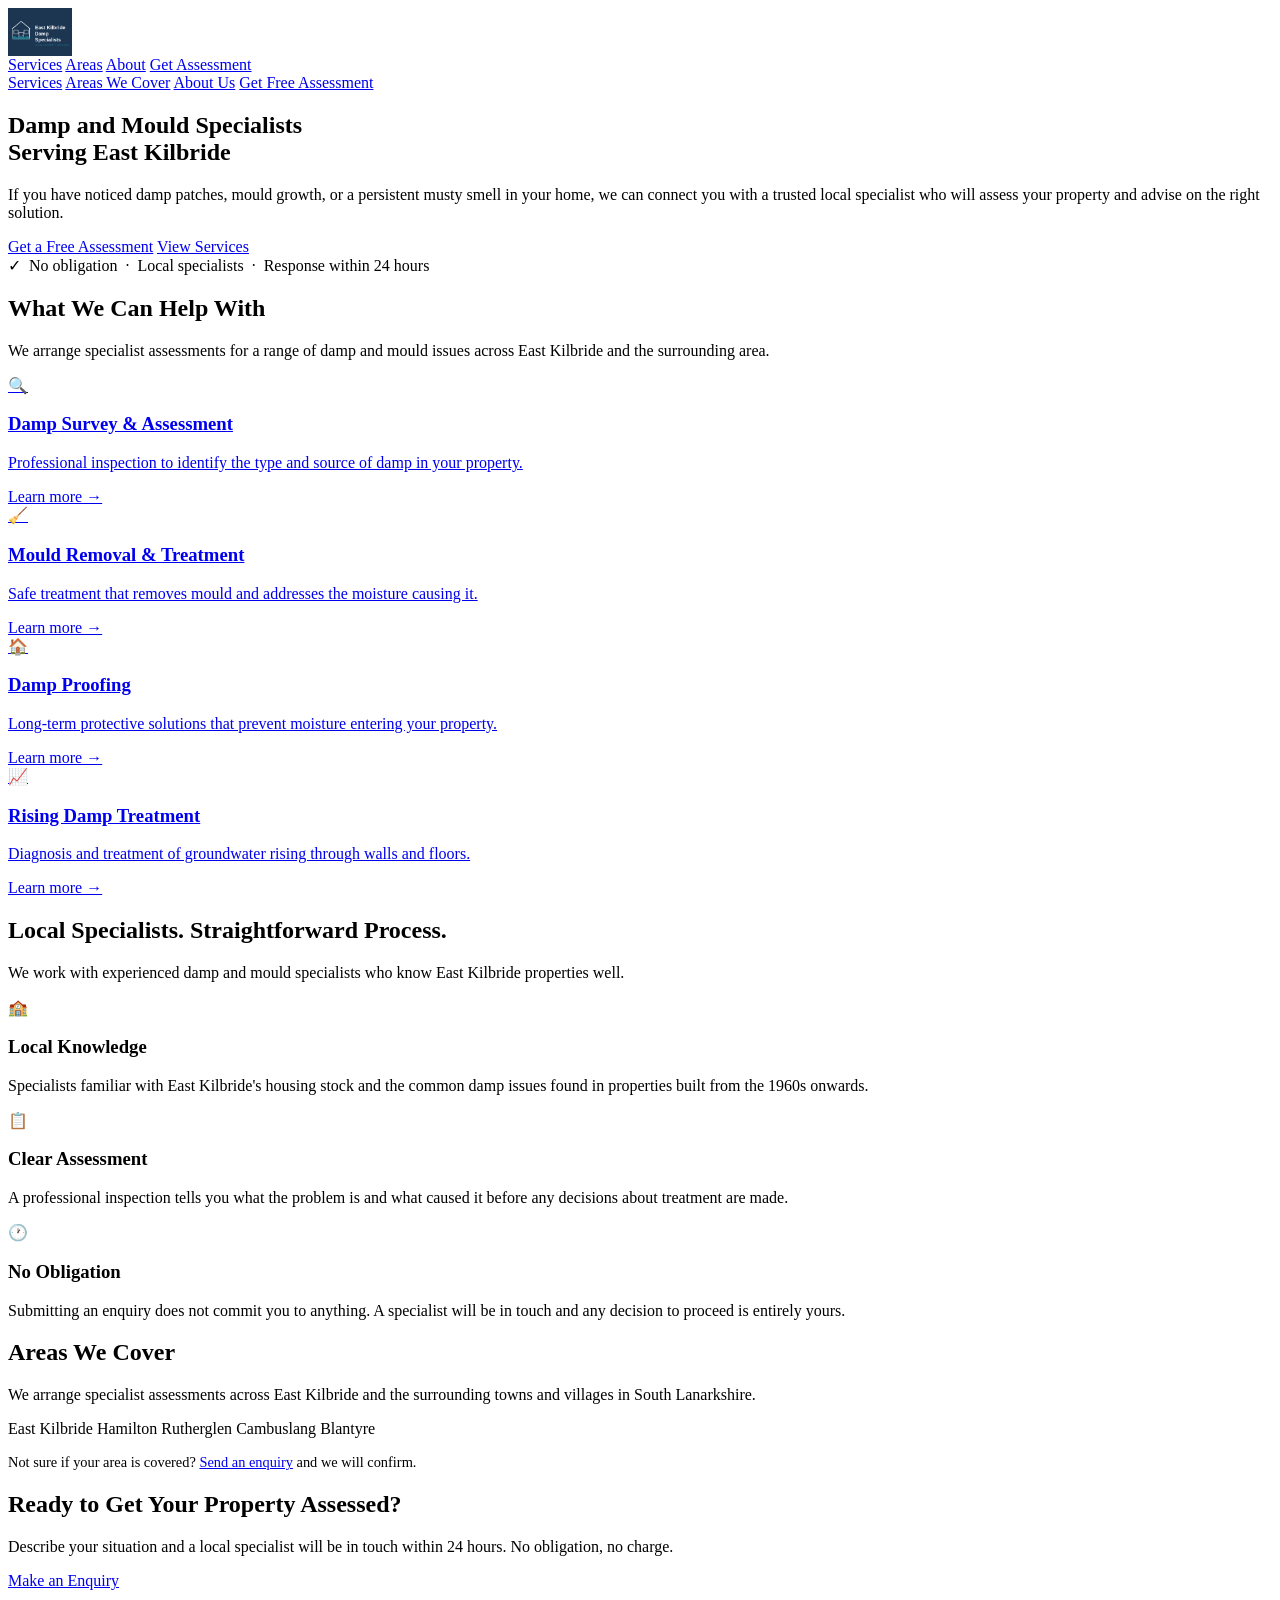
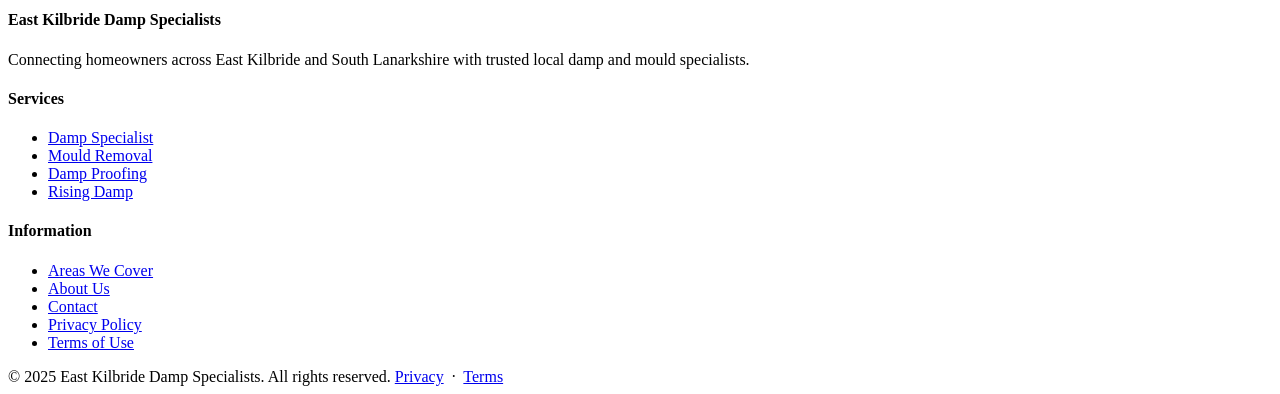
==== index.html @ 5de22266 "Add files via upload" ====
<!DOCTYPE html>
<html lang="en">
<head>
  <meta charset="UTF-8">
  <meta name="viewport" content="width=device-width, initial-scale=1.0">
  <title>Damp and Mould Specialists in East Kilbride | Free Assessment</title>
  <meta name="description" content="Damp or mould in your East Kilbride home? We connect homeowners with trusted local specialists for surveys, treatment and damp proofing. No obligation.">
  <link rel="canonical" href="https://eastkilbridedamp.co.uk/">
  <meta property="og:title" content="Damp and Mould Specialists in East Kilbride | Free Assessment">
  <meta property="og:description" content="Damp or mould in your East Kilbride home? We connect homeowners with trusted local specialists for surveys, treatment and damp proofing. No obligation.">
  <meta property="og:type" content="website">
  <link rel="preconnect" href="https://fonts.googleapis.com">
  <link rel="preconnect" href="https://fonts.gstatic.com" crossorigin>
  <link href="https://fonts.googleapis.com/css2?family=Montserrat:wght@500;600;700&family=Open+Sans:wght@400;500&display=swap" rel="stylesheet">
  <link rel="stylesheet" href="/css/style.css">
</head>
<body>
<header>
  <div class="container">
    <div class="header-inner">
      <a href="/" class="logo">
        <img src="/ekds_logo.png" alt="East Kilbride Damp Specialists" height="48" style="display:block;">
      </a>
      <nav>
        <a href="/services/" class="nav-link">Services</a>
        <a href="/areas-we-cover/" class="nav-link">Areas</a>
        <a href="/about-us/" class="nav-link">About</a>
        <a href="/contact/" class="nav-cta">Get Assessment</a>
      </nav>
      <div class="hamburger" id="hamburger" aria-label="Open menu" role="button" tabindex="0">
        <span></span><span></span><span></span>
      </div>
    </div>
  </div>
  <nav class="nav-mobile" id="navMobile">
    <a href="/services/" class="nav-link">Services</a>
    <a href="/areas-we-cover/" class="nav-link">Areas We Cover</a>
    <a href="/about-us/" class="nav-link">About Us</a>
    <a href="/contact/" class="nav-cta">Get Free Assessment</a>
  </nav>
</header>
<main>

  <section class="hero">
    <div class="container">
      <h1>Damp and Mould Specialists<br>Serving East Kilbride</h1>
      <p class="hero-sub">If you have noticed damp patches, mould growth, or a persistent musty smell in your home, we can connect you with a trusted local specialist who will assess your property and advise on the right solution.</p>
      <div class="hero-actions">
        <a href="/contact/" class="btn btn-primary">Get a Free Assessment</a>
        <a href="/services/" class="btn btn-white">View Services</a>
      </div>
      <div class="hero-badge">&#10003;&nbsp; No obligation &nbsp;&middot;&nbsp; Local specialists &nbsp;&middot;&nbsp; Response within 24 hours</div>
    </div>
  </section>

  <section>
    <div class="container">
      <h2>What We Can Help With</h2>
      <p>We arrange specialist assessments for a range of damp and mould issues across East Kilbride and the surrounding area.</p>
      <div class="services-grid">
        <a href="/damp-specialist-east-kilbride/" class="service-card">
          <div class="service-icon">&#128269;</div>
          <h3>Damp Survey &amp; Assessment</h3>
          <p>Professional inspection to identify the type and source of damp in your property.</p>
          <span class="card-link">Learn more &rarr;</span>
        </a>
        <a href="/mould-removal-east-kilbride/" class="service-card">
          <div class="service-icon">&#129529;</div>
          <h3>Mould Removal &amp; Treatment</h3>
          <p>Safe treatment that removes mould and addresses the moisture causing it.</p>
          <span class="card-link">Learn more &rarr;</span>
        </a>
        <a href="/damp-proofing-east-kilbride/" class="service-card">
          <div class="service-icon">&#127968;</div>
          <h3>Damp Proofing</h3>
          <p>Long-term protective solutions that prevent moisture entering your property.</p>
          <span class="card-link">Learn more &rarr;</span>
        </a>
        <a href="/rising-damp-east-kilbride/" class="service-card">
          <div class="service-icon">&#128200;</div>
          <h3>Rising Damp Treatment</h3>
          <p>Diagnosis and treatment of groundwater rising through walls and floors.</p>
          <span class="card-link">Learn more &rarr;</span>
        </a>
      </div>
    </div>
  </section>

  <section>
    <div class="container">
      <h2>Local Specialists. Straightforward Process.</h2>
      <p>We work with experienced damp and mould specialists who know East Kilbride properties well.</p>
      <div class="trust-grid">
        <div class="trust-point">
          <div class="trust-icon">&#127979;</div>
          <div>
            <h3>Local Knowledge</h3>
            <p>Specialists familiar with East Kilbride's housing stock and the common damp issues found in properties built from the 1960s onwards.</p>
          </div>
        </div>
        <div class="trust-point">
          <div class="trust-icon">&#128203;</div>
          <div>
            <h3>Clear Assessment</h3>
            <p>A professional inspection tells you what the problem is and what caused it before any decisions about treatment are made.</p>
          </div>
        </div>
        <div class="trust-point">
          <div class="trust-icon">&#128336;</div>
          <div>
            <h3>No Obligation</h3>
            <p>Submitting an enquiry does not commit you to anything. A specialist will be in touch and any decision to proceed is entirely yours.</p>
          </div>
        </div>
      </div>
    </div>
  </section>

  <section>
    <div class="container">
      <h2>Areas We Cover</h2>
      <p>We arrange specialist assessments across East Kilbride and the surrounding towns and villages in South Lanarkshire.</p>
      <div class="areas-list">
        <span class="area-tag">East Kilbride</span>
        <span class="area-tag">Hamilton</span>
        <span class="area-tag">Rutherglen</span>
        <span class="area-tag">Cambuslang</span>
        <span class="area-tag">Blantyre</span>
      </div>
      <p style="margin-top:16px;font-size:0.9rem;">Not sure if your area is covered? <a href="/contact/">Send an enquiry</a> and we will confirm.</p>
    </div>
  </section>

  <section class="cta-banner">
    <div class="container">
      <h2>Ready to Get Your Property Assessed?</h2>
      <p>Describe your situation and a local specialist will be in touch within 24 hours. No obligation, no charge.</p>
      <a href="/contact/" class="btn btn-white">Make an Enquiry</a>
    </div>
  </section>

</main>

<footer>
  <div class="container">
    <div class="footer-inner">
      <div class="footer-col">
        <h4>East Kilbride Damp Specialists</h4>
        <p>Connecting homeowners across East Kilbride and South Lanarkshire with trusted local damp and mould specialists.</p>
      </div>
      <div class="footer-col">
        <h4>Services</h4>
        <ul>
          <li><a href="/damp-specialist-east-kilbride/">Damp Specialist</a></li>
          <li><a href="/mould-removal-east-kilbride/">Mould Removal</a></li>
          <li><a href="/damp-proofing-east-kilbride/">Damp Proofing</a></li>
          <li><a href="/rising-damp-east-kilbride/">Rising Damp</a></li>
        </ul>
      </div>
      <div class="footer-col">
        <h4>Information</h4>
        <ul>
          <li><a href="/areas-we-cover/">Areas We Cover</a></li>
          <li><a href="/about-us/">About Us</a></li>
          <li><a href="/contact/">Contact</a></li>
          <li><a href="/privacy-policy/">Privacy Policy</a></li>
          <li><a href="/terms/">Terms of Use</a></li>
        </ul>
      </div>
    </div>
    <div class="footer-bottom">
      <span>&copy; 2025 East Kilbride Damp Specialists. All rights reserved.</span>
      <span><a href="/privacy-policy/">Privacy</a> &nbsp;&middot;&nbsp; <a href="/terms/">Terms</a></span>
    </div>
  </div>
</footer>
<script>
  var h = document.getElementById('hamburger');
  var n = document.getElementById('navMobile');
  if(h && n){
    h.addEventListener('click', function(){ n.classList.toggle('open'); });
    h.addEventListener('keypress', function(e){ if(e.key==='Enter') n.classList.toggle('open'); });
  }
</script>
</body>
</html>
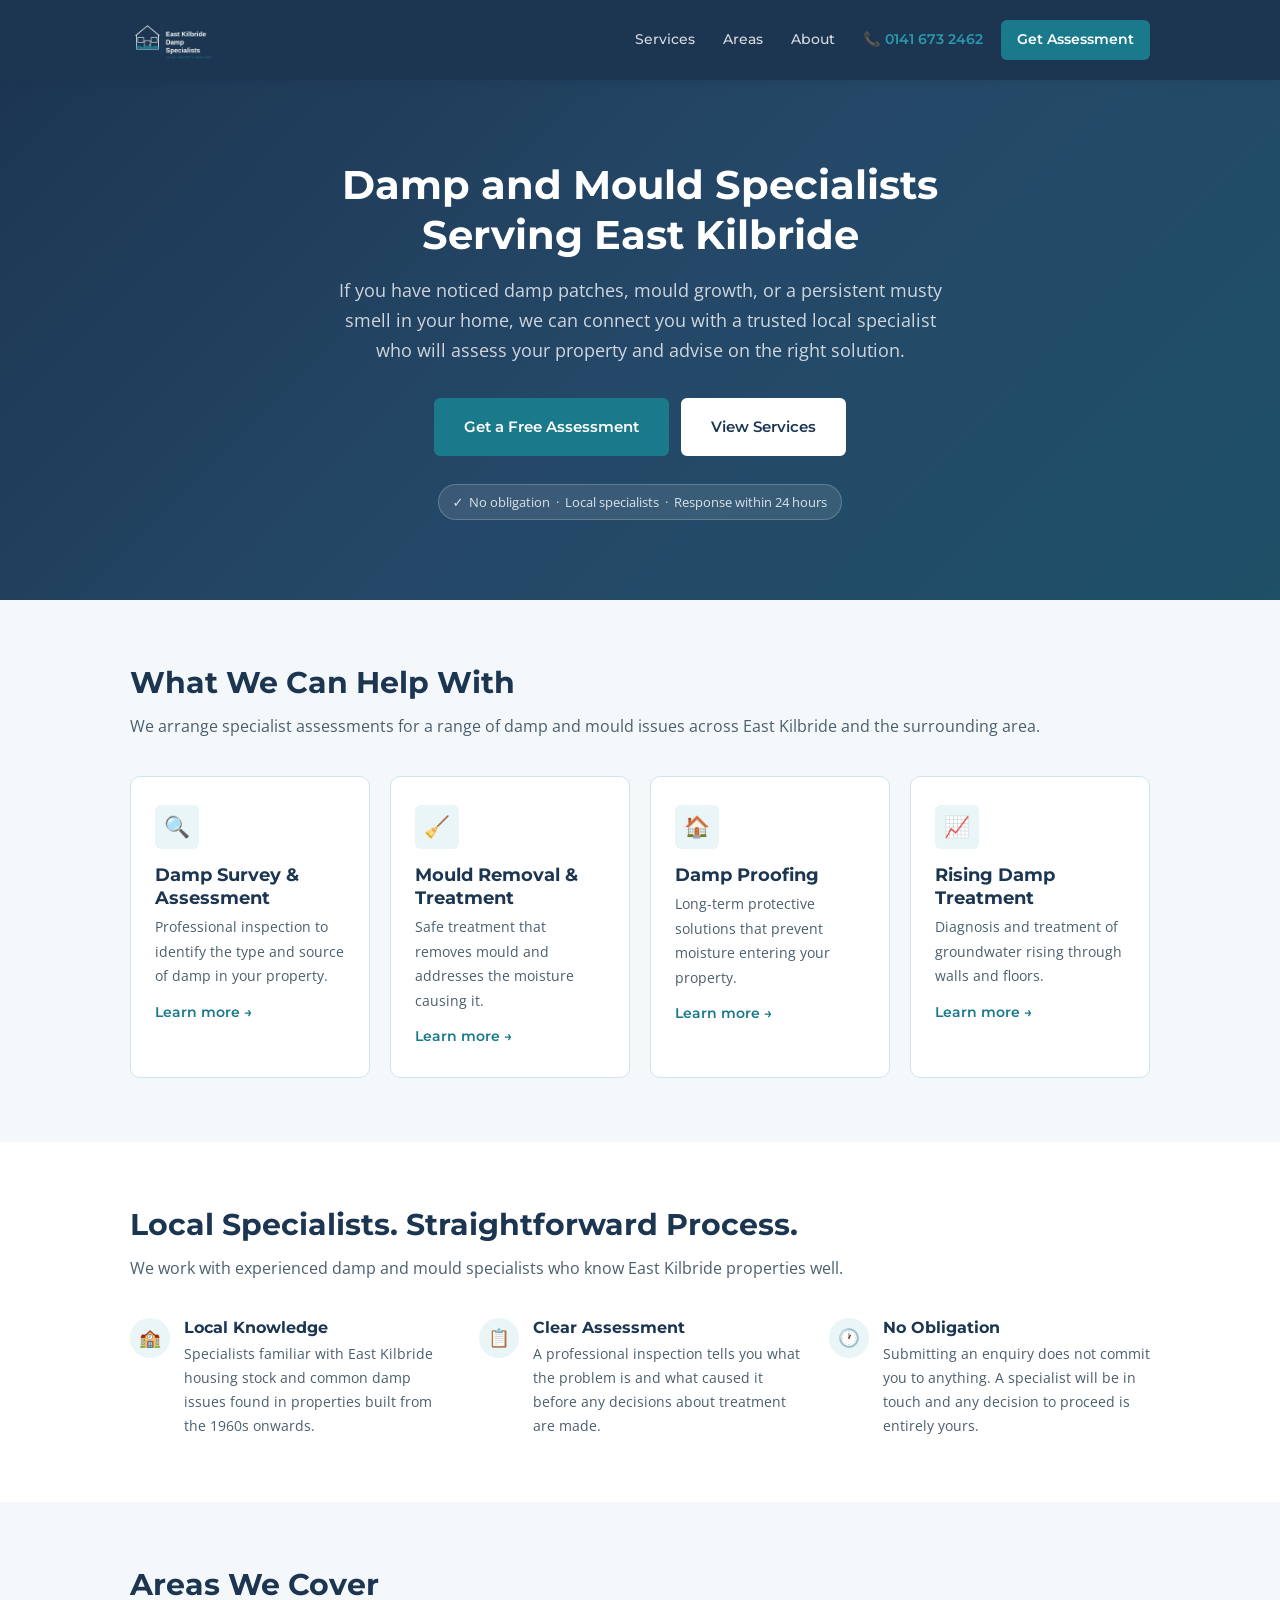
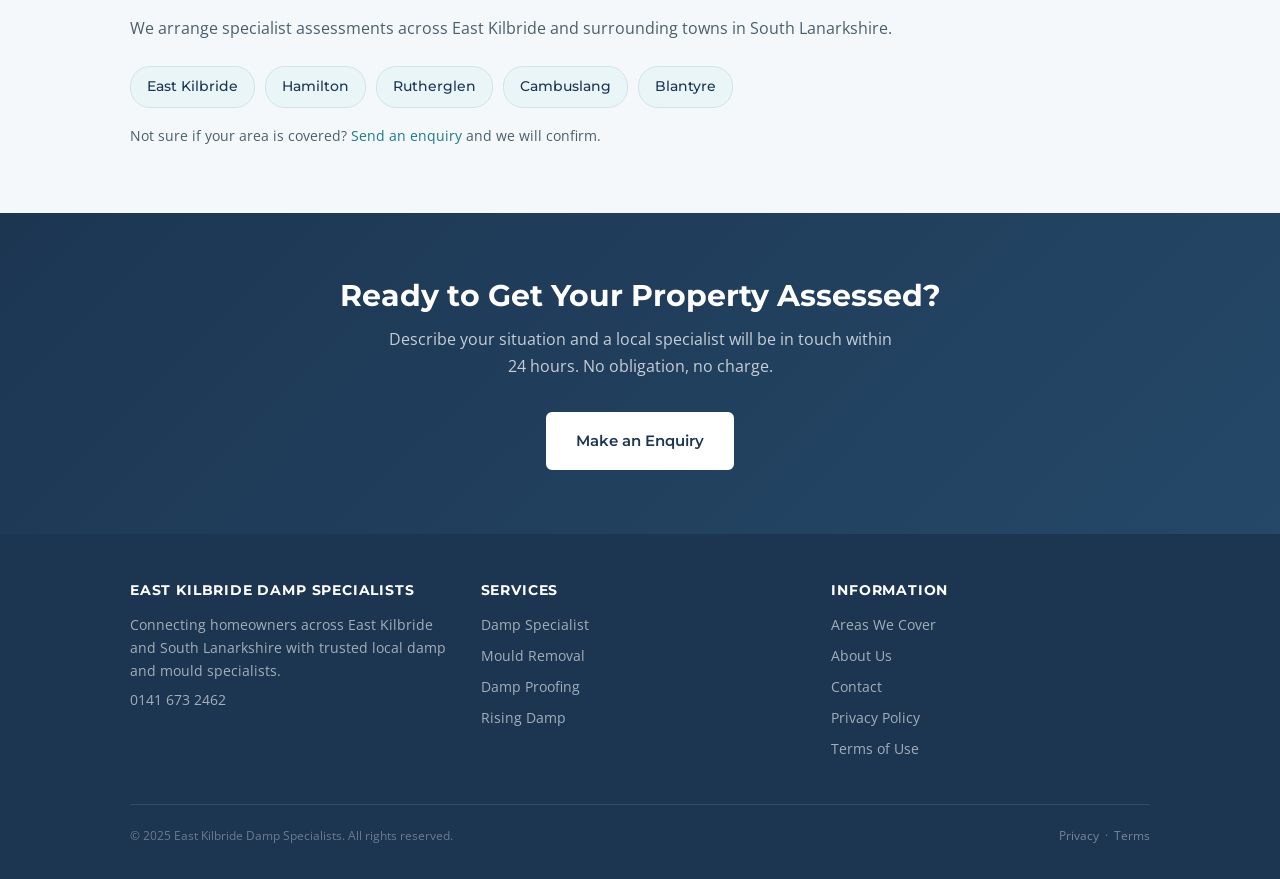
==== commit e42684c4: "Add files via upload Added phone to website" ====
--- a/index.html
+++ b/index.html
@@ -1,186 +1,137 @@
 <!DOCTYPE html>
 <html lang="en">
 <head>
-  <meta charset="UTF-8">
-  <meta name="viewport" content="width=device-width, initial-scale=1.0">
-  <title>Damp and Mould Specialists in East Kilbride | Free Assessment</title>
-  <meta name="description" content="Damp or mould in your East Kilbride home? We connect homeowners with trusted local specialists for surveys, treatment and damp proofing. No obligation.">
-  <link rel="canonical" href="https://eastkilbridedamp.co.uk/">
-  <meta property="og:title" content="Damp and Mould Specialists in East Kilbride | Free Assessment">
-  <meta property="og:description" content="Damp or mould in your East Kilbride home? We connect homeowners with trusted local specialists for surveys, treatment and damp proofing. No obligation.">
-  <meta property="og:type" content="website">
-  <link rel="preconnect" href="https://fonts.googleapis.com">
-  <link rel="preconnect" href="https://fonts.gstatic.com" crossorigin>
-  <link href="https://fonts.googleapis.com/css2?family=Montserrat:wght@500;600;700&family=Open+Sans:wght@400;500&display=swap" rel="stylesheet">
-  <link rel="stylesheet" href="/css/style.css">
+<meta charset="UTF-8">
+<meta name="viewport" content="width=device-width, initial-scale=1.0">
+<title>Damp and Mould Specialists in East Kilbride | Free Assessment</title>
+<meta name="description" content="Damp or mould in your East Kilbride home? We connect homeowners with trusted local specialists for surveys, treatment and damp proofing. No obligation.">
+<link rel="canonical" href="https://eastkilbridedamp.co.uk/">
+<meta property="og:title" content="Damp and Mould Specialists in East Kilbride | Free Assessment">
+<meta property="og:description" content="Damp or mould in your East Kilbride home? We connect homeowners with trusted local specialists for surveys, treatment and damp proofing. No obligation.">
+<meta property="og:type" content="website">
+<link rel="preconnect" href="https://fonts.googleapis.com">
+<link rel="preconnect" href="https://fonts.gstatic.com" crossorigin>
+<link href="https://fonts.googleapis.com/css2?family=Montserrat:wght@500;600;700&family=Open+Sans:wght@400;500&display=swap" rel="stylesheet">
+<link rel="stylesheet" href="/css/style.css">
 </head>
 <body>
 <header>
-  <div class="container">
-    <div class="header-inner">
-      <a href="/" class="logo">
-        <img src="/ekds_logo.png" alt="East Kilbride Damp Specialists" height="48" style="display:block;">
-      </a>
-      <nav>
-        <a href="/services/" class="nav-link">Services</a>
-        <a href="/areas-we-cover/" class="nav-link">Areas</a>
-        <a href="/about-us/" class="nav-link">About</a>
-        <a href="/contact/" class="nav-cta">Get Assessment</a>
-      </nav>
-      <div class="hamburger" id="hamburger" aria-label="Open menu" role="button" tabindex="0">
-        <span></span><span></span><span></span>
-      </div>
-    </div>
-  </div>
-  <nav class="nav-mobile" id="navMobile">
-    <a href="/services/" class="nav-link">Services</a>
-    <a href="/areas-we-cover/" class="nav-link">Areas We Cover</a>
-    <a href="/about-us/" class="nav-link">About Us</a>
-    <a href="/contact/" class="nav-cta">Get Free Assessment</a>
-  </nav>
+<div class="container">
+<div class="header-inner">
+<a href="/" class="logo"><img src="/ekds_logo.png" alt="East Kilbride Damp Specialists" height="64"></a>
+<nav>
+<a href="/services/" class="nav-link">Services</a>
+<a href="/areas-we-cover/" class="nav-link">Areas</a>
+<a href="/about-us/" class="nav-link">About</a>
+<a href="tel:01416732462" class="nav-phone">&#128222; 0141 673 2462</a>
+<a href="/contact/" class="nav-cta">Get Assessment</a>
+</nav>
+<div class="hamburger" id="hamburger" role="button" tabindex="0"><span></span><span></span><span></span></div>
+</div>
+</div>
+<nav class="nav-mobile" id="navMobile">
+<a href="/services/" class="nav-link">Services</a>
+<a href="/areas-we-cover/" class="nav-link">Areas We Cover</a>
+<a href="/about-us/" class="nav-link">About Us</a>
+<a href="tel:01416732462" class="nav-phone">&#128222; 0141 673 2462</a>
+<a href="/contact/" class="nav-cta">Get Free Assessment</a>
+</nav>
 </header>
 <main>
-
-  <section class="hero">
-    <div class="container">
-      <h1>Damp and Mould Specialists<br>Serving East Kilbride</h1>
-      <p class="hero-sub">If you have noticed damp patches, mould growth, or a persistent musty smell in your home, we can connect you with a trusted local specialist who will assess your property and advise on the right solution.</p>
-      <div class="hero-actions">
-        <a href="/contact/" class="btn btn-primary">Get a Free Assessment</a>
-        <a href="/services/" class="btn btn-white">View Services</a>
-      </div>
-      <div class="hero-badge">&#10003;&nbsp; No obligation &nbsp;&middot;&nbsp; Local specialists &nbsp;&middot;&nbsp; Response within 24 hours</div>
-    </div>
-  </section>
-
-  <section>
-    <div class="container">
-      <h2>What We Can Help With</h2>
-      <p>We arrange specialist assessments for a range of damp and mould issues across East Kilbride and the surrounding area.</p>
-      <div class="services-grid">
-        <a href="/damp-specialist-east-kilbride/" class="service-card">
-          <div class="service-icon">&#128269;</div>
-          <h3>Damp Survey &amp; Assessment</h3>
-          <p>Professional inspection to identify the type and source of damp in your property.</p>
-          <span class="card-link">Learn more &rarr;</span>
-        </a>
-        <a href="/mould-removal-east-kilbride/" class="service-card">
-          <div class="service-icon">&#129529;</div>
-          <h3>Mould Removal &amp; Treatment</h3>
-          <p>Safe treatment that removes mould and addresses the moisture causing it.</p>
-          <span class="card-link">Learn more &rarr;</span>
-        </a>
-        <a href="/damp-proofing-east-kilbride/" class="service-card">
-          <div class="service-icon">&#127968;</div>
-          <h3>Damp Proofing</h3>
-          <p>Long-term protective solutions that prevent moisture entering your property.</p>
-          <span class="card-link">Learn more &rarr;</span>
-        </a>
-        <a href="/rising-damp-east-kilbride/" class="service-card">
-          <div class="service-icon">&#128200;</div>
-          <h3>Rising Damp Treatment</h3>
-          <p>Diagnosis and treatment of groundwater rising through walls and floors.</p>
-          <span class="card-link">Learn more &rarr;</span>
-        </a>
-      </div>
-    </div>
-  </section>
-
-  <section>
-    <div class="container">
-      <h2>Local Specialists. Straightforward Process.</h2>
-      <p>We work with experienced damp and mould specialists who know East Kilbride properties well.</p>
-      <div class="trust-grid">
-        <div class="trust-point">
-          <div class="trust-icon">&#127979;</div>
-          <div>
-            <h3>Local Knowledge</h3>
-            <p>Specialists familiar with East Kilbride's housing stock and the common damp issues found in properties built from the 1960s onwards.</p>
-          </div>
-        </div>
-        <div class="trust-point">
-          <div class="trust-icon">&#128203;</div>
-          <div>
-            <h3>Clear Assessment</h3>
-            <p>A professional inspection tells you what the problem is and what caused it before any decisions about treatment are made.</p>
-          </div>
-        </div>
-        <div class="trust-point">
-          <div class="trust-icon">&#128336;</div>
-          <div>
-            <h3>No Obligation</h3>
-            <p>Submitting an enquiry does not commit you to anything. A specialist will be in touch and any decision to proceed is entirely yours.</p>
-          </div>
-        </div>
-      </div>
-    </div>
-  </section>
-
-  <section>
-    <div class="container">
-      <h2>Areas We Cover</h2>
-      <p>We arrange specialist assessments across East Kilbride and the surrounding towns and villages in South Lanarkshire.</p>
-      <div class="areas-list">
-        <span class="area-tag">East Kilbride</span>
-        <span class="area-tag">Hamilton</span>
-        <span class="area-tag">Rutherglen</span>
-        <span class="area-tag">Cambuslang</span>
-        <span class="area-tag">Blantyre</span>
-      </div>
-      <p style="margin-top:16px;font-size:0.9rem;">Not sure if your area is covered? <a href="/contact/">Send an enquiry</a> and we will confirm.</p>
-    </div>
-  </section>
-
-  <section class="cta-banner">
-    <div class="container">
-      <h2>Ready to Get Your Property Assessed?</h2>
-      <p>Describe your situation and a local specialist will be in touch within 24 hours. No obligation, no charge.</p>
-      <a href="/contact/" class="btn btn-white">Make an Enquiry</a>
-    </div>
-  </section>
-
+<section class="hero">
+<div class="container">
+<h1>Damp and Mould Specialists<br>Serving East Kilbride</h1>
+<p class="hero-sub">If you have noticed damp patches, mould growth, or a persistent musty smell in your home, we can connect you with a trusted local specialist who will assess your property and advise on the right solution.</p>
+<div class="hero-actions">
+<a href="/contact/" class="btn btn-primary">Get a Free Assessment</a>
+<a href="/services/" class="btn btn-white">View Services</a>
+</div>
+<div class="hero-badge">&#10003;&nbsp; No obligation &nbsp;&middot;&nbsp; Local specialists &nbsp;&middot;&nbsp; Response within 24 hours</div>
+</div>
+</section>
+<section>
+<div class="container">
+<h2>What We Can Help With</h2>
+<p>We arrange specialist assessments for a range of damp and mould issues across East Kilbride and the surrounding area.</p>
+<div class="services-grid">
+<a href="/damp-specialist-east-kilbride/" class="service-card"><div class="service-icon">&#128269;</div><h3>Damp Survey &amp; Assessment</h3><p>Professional inspection to identify the type and source of damp in your property.</p><span class="card-link">Learn more &rarr;</span></a>
+<a href="/mould-removal-east-kilbride/" class="service-card"><div class="service-icon">&#129529;</div><h3>Mould Removal &amp; Treatment</h3><p>Safe treatment that removes mould and addresses the moisture causing it.</p><span class="card-link">Learn more &rarr;</span></a>
+<a href="/damp-proofing-east-kilbride/" class="service-card"><div class="service-icon">&#127968;</div><h3>Damp Proofing</h3><p>Long-term protective solutions that prevent moisture entering your property.</p><span class="card-link">Learn more &rarr;</span></a>
+<a href="/rising-damp-east-kilbride/" class="service-card"><div class="service-icon">&#128200;</div><h3>Rising Damp Treatment</h3><p>Diagnosis and treatment of groundwater rising through walls and floors.</p><span class="card-link">Learn more &rarr;</span></a>
+</div>
+</div>
+</section>
+<section>
+<div class="container">
+<h2>Local Specialists. Straightforward Process.</h2>
+<p>We work with experienced damp and mould specialists who know East Kilbride properties well.</p>
+<div class="trust-grid">
+<div class="trust-point"><div class="trust-icon">&#127979;</div><div><h3>Local Knowledge</h3><p>Specialists familiar with East Kilbride housing stock and common damp issues found in properties built from the 1960s onwards.</p></div></div>
+<div class="trust-point"><div class="trust-icon">&#128203;</div><div><h3>Clear Assessment</h3><p>A professional inspection tells you what the problem is and what caused it before any decisions about treatment are made.</p></div></div>
+<div class="trust-point"><div class="trust-icon">&#128336;</div><div><h3>No Obligation</h3><p>Submitting an enquiry does not commit you to anything. A specialist will be in touch and any decision to proceed is entirely yours.</p></div></div>
+</div>
+</div>
+</section>
+<section>
+<div class="container">
+<h2>Areas We Cover</h2>
+<p>We arrange specialist assessments across East Kilbride and surrounding towns in South Lanarkshire.</p>
+<div class="areas-list">
+<span class="area-tag">East Kilbride</span>
+<span class="area-tag">Hamilton</span>
+<span class="area-tag">Rutherglen</span>
+<span class="area-tag">Cambuslang</span>
+<span class="area-tag">Blantyre</span>
+</div>
+<p style="margin-top:16px;font-size:0.9rem;">Not sure if your area is covered? <a href="/contact/">Send an enquiry</a> and we will confirm.</p>
+</div>
+</section>
+<section class="cta-banner">
+<div class="container">
+<h2>Ready to Get Your Property Assessed?</h2>
+<p>Describe your situation and a local specialist will be in touch within 24 hours. No obligation, no charge.</p>
+<a href="/contact/" class="btn btn-white">Make an Enquiry</a>
+</div>
+</section>
 </main>
 
 <footer>
-  <div class="container">
-    <div class="footer-inner">
-      <div class="footer-col">
-        <h4>East Kilbride Damp Specialists</h4>
-        <p>Connecting homeowners across East Kilbride and South Lanarkshire with trusted local damp and mould specialists.</p>
-      </div>
-      <div class="footer-col">
-        <h4>Services</h4>
-        <ul>
-          <li><a href="/damp-specialist-east-kilbride/">Damp Specialist</a></li>
-          <li><a href="/mould-removal-east-kilbride/">Mould Removal</a></li>
-          <li><a href="/damp-proofing-east-kilbride/">Damp Proofing</a></li>
-          <li><a href="/rising-damp-east-kilbride/">Rising Damp</a></li>
-        </ul>
-      </div>
-      <div class="footer-col">
-        <h4>Information</h4>
-        <ul>
-          <li><a href="/areas-we-cover/">Areas We Cover</a></li>
-          <li><a href="/about-us/">About Us</a></li>
-          <li><a href="/contact/">Contact</a></li>
-          <li><a href="/privacy-policy/">Privacy Policy</a></li>
-          <li><a href="/terms/">Terms of Use</a></li>
-        </ul>
-      </div>
-    </div>
-    <div class="footer-bottom">
-      <span>&copy; 2025 East Kilbride Damp Specialists. All rights reserved.</span>
-      <span><a href="/privacy-policy/">Privacy</a> &nbsp;&middot;&nbsp; <a href="/terms/">Terms</a></span>
-    </div>
-  </div>
+<div class="container">
+<div class="footer-inner">
+<div class="footer-col">
+<h4>East Kilbride Damp Specialists</h4>
+<p>Connecting homeowners across East Kilbride and South Lanarkshire with trusted local damp and mould specialists.</p>
+<p><a href="tel:01416732462">0141 673 2462</a></p>
+</div>
+<div class="footer-col">
+<h4>Services</h4>
+<ul>
+<li><a href="/damp-specialist-east-kilbride/">Damp Specialist</a></li>
+<li><a href="/mould-removal-east-kilbride/">Mould Removal</a></li>
+<li><a href="/damp-proofing-east-kilbride/">Damp Proofing</a></li>
+<li><a href="/rising-damp-east-kilbride/">Rising Damp</a></li>
+</ul>
+</div>
+<div class="footer-col">
+<h4>Information</h4>
+<ul>
+<li><a href="/areas-we-cover/">Areas We Cover</a></li>
+<li><a href="/about-us/">About Us</a></li>
+<li><a href="/contact/">Contact</a></li>
+<li><a href="/privacy-policy/">Privacy Policy</a></li>
+<li><a href="/terms/">Terms of Use</a></li>
+</ul>
+</div>
+</div>
+<div class="footer-bottom">
+<span>&copy; 2025 East Kilbride Damp Specialists. All rights reserved.</span>
+<span><a href="/privacy-policy/">Privacy</a> &nbsp;&middot;&nbsp; <a href="/terms/">Terms</a></span>
+</div>
+</div>
 </footer>
 <script>
-  var h = document.getElementById('hamburger');
-  var n = document.getElementById('navMobile');
-  if(h && n){
-    h.addEventListener('click', function(){ n.classList.toggle('open'); });
-    h.addEventListener('keypress', function(e){ if(e.key==='Enter') n.classList.toggle('open'); });
-  }
+var h=document.getElementById('hamburger');
+var n=document.getElementById('navMobile');
+if(h&&n){h.addEventListener('click',function(){n.classList.toggle('open')});}
 </script>
-</body>
-</html>+</body></html>
--- a/css/style.css
+++ b/css/style.css
@@ -0,0 +1,132 @@
+:root{--navy:#1C3652;--navy-mid:#254868;--teal:#1A7A8C;--teal-light:#2899AD;--teal-bg:#EAF5F8;--light-bg:#F4F8FA;--white:#FFFFFF;--text-dark:#1A2E3D;--text-mid:#4A5E6D;--text-light:#7A8E9B;--border:#D0E4EC;--shadow:0 2px 12px rgba(28,54,82,0.10);--shadow-lg:0 4px 24px rgba(28,54,82,0.14);--radius:6px;--radius-lg:10px;--transition:0.2s ease}
+*,*::before,*::after{box-sizing:border-box;margin:0;padding:0}
+html{scroll-behavior:smooth}
+body{font-family:'Open Sans',system-ui,sans-serif;font-size:16px;line-height:1.7;color:var(--text-dark);background:var(--white)}
+img{max-width:100%;display:block}
+a{color:var(--teal);text-decoration:none;transition:color var(--transition)}
+a:hover{color:var(--teal-light)}
+ul{list-style:none}
+h1,h2,h3,h4{font-family:'Montserrat',system-ui,sans-serif;font-weight:700;line-height:1.25;color:var(--navy)}
+h1{font-size:clamp(1.75rem,4vw,2.5rem)}
+h2{font-size:clamp(1.35rem,3vw,1.85rem);margin-bottom:0.75rem}
+h3{font-size:1.15rem;margin-bottom:0.5rem}
+p{margin-bottom:1rem;color:var(--text-mid)}
+p:last-child{margin-bottom:0}
+.container{width:100%;max-width:1060px;margin:0 auto;padding:0 20px}
+section{padding:64px 0}
+section:nth-child(even){background:var(--light-bg)}
+.btn{display:inline-block;padding:14px 28px;border-radius:var(--radius);font-family:'Montserrat',sans-serif;font-weight:600;font-size:0.95rem;cursor:pointer;transition:all var(--transition);border:2px solid transparent;text-align:center}
+.btn-primary{background:var(--teal);color:var(--white);border-color:var(--teal)}
+.btn-primary:hover{background:var(--teal-light);border-color:var(--teal-light);color:var(--white);box-shadow:var(--shadow);transform:translateY(-1px)}
+.btn-white{background:var(--white);color:var(--navy);border-color:var(--white)}
+.btn-white:hover{background:var(--teal-bg);color:var(--teal)}
+header{background:var(--navy);position:sticky;top:0;z-index:100;box-shadow:0 2px 8px rgba(28,54,82,0.2)}
+.header-inner{display:flex;align-items:center;justify-content:space-between;height:80px}
+.logo{display:flex;align-items:center;text-decoration:none}
+.logo img{height:64px;display:block}
+nav{display:flex;align-items:center;gap:8px}
+.nav-link{color:rgba(255,255,255,0.82);font-size:0.88rem;font-family:'Montserrat',sans-serif;font-weight:500;padding:6px 10px;border-radius:var(--radius);transition:all var(--transition);white-space:nowrap}
+.nav-link:hover{color:var(--white);background:rgba(255,255,255,0.1)}
+.nav-phone{color:var(--teal-light);font-size:0.88rem;font-family:'Montserrat',sans-serif;font-weight:600;padding:6px 10px;white-space:nowrap;transition:color var(--transition)}
+.nav-phone:hover{color:var(--white)}
+.nav-cta{background:var(--teal);color:var(--white)!important;padding:8px 16px;border-radius:var(--radius);font-size:0.88rem;font-family:'Montserrat',sans-serif;font-weight:600;transition:all var(--transition)}
+.nav-cta:hover{background:var(--teal-light);color:var(--white)}
+.hamburger{display:none;flex-direction:column;gap:5px;cursor:pointer;padding:6px}
+.hamburger span{display:block;width:24px;height:2px;background:var(--white);border-radius:2px;transition:all var(--transition)}
+.nav-mobile{display:none;flex-direction:column;background:var(--navy-mid);padding:16px 20px;gap:4px}
+.nav-mobile.open{display:flex}
+.nav-mobile .nav-link{padding:10px 12px;border-radius:var(--radius);font-size:0.95rem}
+.nav-mobile .nav-phone{padding:10px 12px;font-size:0.95rem;color:var(--teal-light)}
+.nav-mobile .nav-cta{text-align:center;padding:12px;margin-top:8px}
+@media(max-width:780px){nav{display:none}.hamburger{display:flex}}
+.hero{background:linear-gradient(135deg,var(--navy) 0%,var(--navy-mid) 50%,#1E5068 100%);padding:80px 0;text-align:center}
+.hero h1{color:var(--white);margin-bottom:1rem}
+.hero-sub{font-size:1.1rem;color:rgba(255,255,255,0.78);max-width:620px;margin:0 auto 2rem}
+.hero-actions{display:flex;gap:12px;justify-content:center;flex-wrap:wrap}
+.hero-badge{display:inline-flex;align-items:center;gap:6px;background:rgba(255,255,255,0.1);border:1px solid rgba(255,255,255,0.2);border-radius:20px;padding:6px 14px;color:rgba(255,255,255,0.82);font-size:0.82rem;margin-top:28px}
+.services-grid{display:grid;grid-template-columns:repeat(auto-fit,minmax(230px,1fr));gap:20px;margin-top:36px}
+.service-card{background:var(--white);border:1px solid var(--border);border-radius:var(--radius-lg);padding:28px 24px;transition:all var(--transition);text-decoration:none;display:block}
+.service-card:hover{box-shadow:var(--shadow-lg);border-color:var(--teal);transform:translateY(-2px)}
+.service-icon{width:44px;height:44px;background:var(--teal-bg);border-radius:var(--radius);display:flex;align-items:center;justify-content:center;margin-bottom:14px;font-size:1.3rem}
+.service-card h3{color:var(--navy);margin-bottom:6px}
+.service-card p{font-size:0.9rem;color:var(--text-mid);margin:0}
+.service-card .card-link{display:inline-flex;align-items:center;gap:4px;color:var(--teal);font-size:0.85rem;font-family:'Montserrat',sans-serif;font-weight:600;margin-top:12px}
+.trust-grid{display:grid;grid-template-columns:repeat(auto-fit,minmax(220px,1fr));gap:28px;margin-top:36px}
+.trust-point{display:flex;gap:14px;align-items:flex-start}
+.trust-icon{width:40px;height:40px;min-width:40px;background:var(--teal-bg);border-radius:50%;display:flex;align-items:center;justify-content:center;font-size:1.1rem}
+.trust-point h3{font-size:1rem;margin-bottom:4px}
+.trust-point p{font-size:0.88rem;margin:0}
+.areas-list{display:flex;flex-wrap:wrap;gap:10px;margin-top:24px}
+.area-tag{background:var(--teal-bg);border:1px solid var(--border);color:var(--navy);padding:8px 16px;border-radius:20px;font-size:0.88rem;font-family:'Montserrat',sans-serif;font-weight:500}
+.cta-banner{background:linear-gradient(135deg,var(--navy),var(--navy-mid));padding:64px 0;text-align:center}
+.cta-banner h2{color:var(--white)}
+.cta-banner p{color:rgba(255,255,255,0.75);max-width:520px;margin:0 auto 2rem}
+.page-hero{background:var(--navy);padding:52px 0 48px}
+.page-hero h1{color:var(--white);margin-bottom:0.5rem}
+.page-hero p{color:rgba(255,255,255,0.72);font-size:1.05rem;max-width:600px;margin:0}
+.breadcrumb{display:flex;gap:6px;align-items:center;margin-bottom:16px;font-size:0.82rem;color:rgba(255,255,255,0.5)}
+.breadcrumb a{color:rgba(255,255,255,0.6)}
+.breadcrumb a:hover{color:var(--white)}
+.breadcrumb span{color:rgba(255,255,255,0.35)}
+.signs-list{margin:20px 0}
+.signs-list li{display:flex;gap:10px;align-items:flex-start;padding:10px 0;border-bottom:1px solid var(--border);font-size:0.95rem;color:var(--text-mid)}
+.signs-list li:last-child{border-bottom:none}
+.signs-list li::before{content:'✓';color:var(--teal);font-weight:700;min-width:18px;margin-top:2px}
+.process-steps{margin:24px 0}
+.step{display:flex;gap:16px;align-items:flex-start;padding:18px 0;border-bottom:1px solid var(--border)}
+.step:last-child{border-bottom:none}
+.step-num{width:36px;height:36px;min-width:36px;background:var(--navy);color:var(--white);border-radius:50%;display:flex;align-items:center;justify-content:center;font-family:'Montserrat',sans-serif;font-weight:700;font-size:0.9rem}
+.step-content h3{font-size:1rem;margin-bottom:4px}
+.step-content p{font-size:0.9rem;margin:0}
+.info-box{background:var(--teal-bg);border-left:4px solid var(--teal);border-radius:0 var(--radius) var(--radius) 0;padding:20px 24px;margin:24px 0}
+.info-box p{color:var(--text-dark);margin:0;font-size:0.93rem}
+.related-services{margin-top:40px;padding-top:32px;border-top:1px solid var(--border)}
+.related-services h3{font-size:1rem;margin-bottom:14px;color:var(--text-mid);font-weight:600}
+.related-links{display:flex;flex-wrap:wrap;gap:10px}
+.related-link{background:var(--light-bg);border:1px solid var(--border);color:var(--navy);padding:8px 16px;border-radius:20px;font-size:0.88rem;font-family:'Montserrat',sans-serif;font-weight:500;transition:all var(--transition)}
+.related-link:hover{background:var(--teal-bg);border-color:var(--teal);color:var(--teal)}
+.contact-layout{display:grid;grid-template-columns:1fr 1.4fr;gap:48px;align-items:start}
+@media(max-width:680px){.contact-layout{grid-template-columns:1fr}}
+.contact-info h2{margin-bottom:0.75rem}
+.contact-info p{font-size:0.95rem}
+.contact-detail{display:flex;gap:10px;align-items:flex-start;padding:14px 0;border-bottom:1px solid var(--border);font-size:0.9rem}
+.contact-detail:last-child{border-bottom:none}
+.contact-detail-icon{font-size:1.1rem;min-width:22px}
+.form-card{background:var(--white);border:1px solid var(--border);border-radius:var(--radius-lg);padding:36px;box-shadow:var(--shadow)}
+.form-card h3{margin-bottom:20px;font-size:1.2rem}
+.form-group{margin-bottom:18px}
+.form-group label{display:block;font-family:'Montserrat',sans-serif;font-weight:600;font-size:0.85rem;color:var(--navy);margin-bottom:6px}
+.form-group input,.form-group textarea{width:100%;padding:11px 14px;border:1.5px solid var(--border);border-radius:var(--radius);font-family:'Open Sans',sans-serif;font-size:0.93rem;color:var(--text-dark);background:var(--white);transition:border-color var(--transition);-webkit-appearance:none}
+.form-group input:focus,.form-group textarea:focus{outline:none;border-color:var(--teal);box-shadow:0 0 0 3px rgba(26,122,140,0.1)}
+.form-group textarea{height:120px;resize:vertical}
+.form-note{font-size:0.78rem;color:var(--text-light);margin-top:12px}
+.form-submit{width:100%;padding:15px;font-size:1rem;margin-top:4px}
+.thankyou-wrap{min-height:60vh;display:flex;align-items:center;justify-content:center;text-align:center;padding:80px 20px}
+.thankyou-inner{max-width:480px}
+.check-circle{width:72px;height:72px;background:var(--teal-bg);border-radius:50%;display:flex;align-items:center;justify-content:center;margin:0 auto 24px;font-size:2rem}
+.thankyou-inner h1{font-size:1.8rem;margin-bottom:1rem}
+.prose{max-width:720px}
+.prose h2{font-size:1.3rem;margin:2rem 0 0.75rem}
+.prose h3{font-size:1.05rem;margin:1.5rem 0 0.5rem}
+.prose p,.prose li{font-size:0.95rem;color:var(--text-mid)}
+.prose ul{list-style:disc;padding-left:1.4rem}
+.prose ul li{margin-bottom:0.4rem}
+.services-hub-grid{display:grid;grid-template-columns:repeat(auto-fit,minmax(260px,1fr));gap:20px;margin-top:32px}
+.hub-card{background:var(--white);border:1px solid var(--border);border-radius:var(--radius-lg);padding:28px;text-decoration:none;display:block;transition:all var(--transition)}
+.hub-card:hover{box-shadow:var(--shadow-lg);border-color:var(--teal);transform:translateY(-2px)}
+.hub-card h2{font-size:1.1rem;margin-bottom:8px}
+.hub-card p{font-size:0.88rem;margin:0}
+.hub-card .hub-arrow{margin-top:14px;color:var(--teal);font-family:'Montserrat',sans-serif;font-size:0.85rem;font-weight:600}
+footer{background:var(--navy);padding:48px 0 32px;color:rgba(255,255,255,0.65)}
+.footer-inner{display:grid;grid-template-columns:1fr 1fr 1fr;gap:32px;margin-bottom:36px}
+@media(max-width:640px){.footer-inner{grid-template-columns:1fr}}
+.footer-col h4{font-family:'Montserrat',sans-serif;font-size:0.85rem;font-weight:700;text-transform:uppercase;letter-spacing:0.06em;color:var(--white);margin-bottom:14px}
+.footer-col p,.footer-col li{font-size:0.85rem;margin-bottom:6px;color:rgba(255,255,255,0.60)}
+.footer-col a{color:rgba(255,255,255,0.60);font-size:0.85rem}
+.footer-col a:hover{color:var(--white)}
+.footer-col ul li{margin-bottom:8px}
+.footer-bottom{border-top:1px solid rgba(255,255,255,0.1);padding-top:20px;display:flex;justify-content:space-between;align-items:center;flex-wrap:wrap;gap:8px;font-size:0.78rem;color:rgba(255,255,255,0.35)}
+.footer-bottom a{color:rgba(255,255,255,0.4)}
+.footer-bottom a:hover{color:rgba(255,255,255,0.75)}
+@media(max-width:768px){section{padding:48px 0}.hero{padding:60px 0}.page-hero{padding:40px 0 36px}.form-card{padding:24px 20px}}
+@media(max-width:480px){.hero-actions{flex-direction:column;align-items:center}.btn{width:100%;max-width:300px}}
